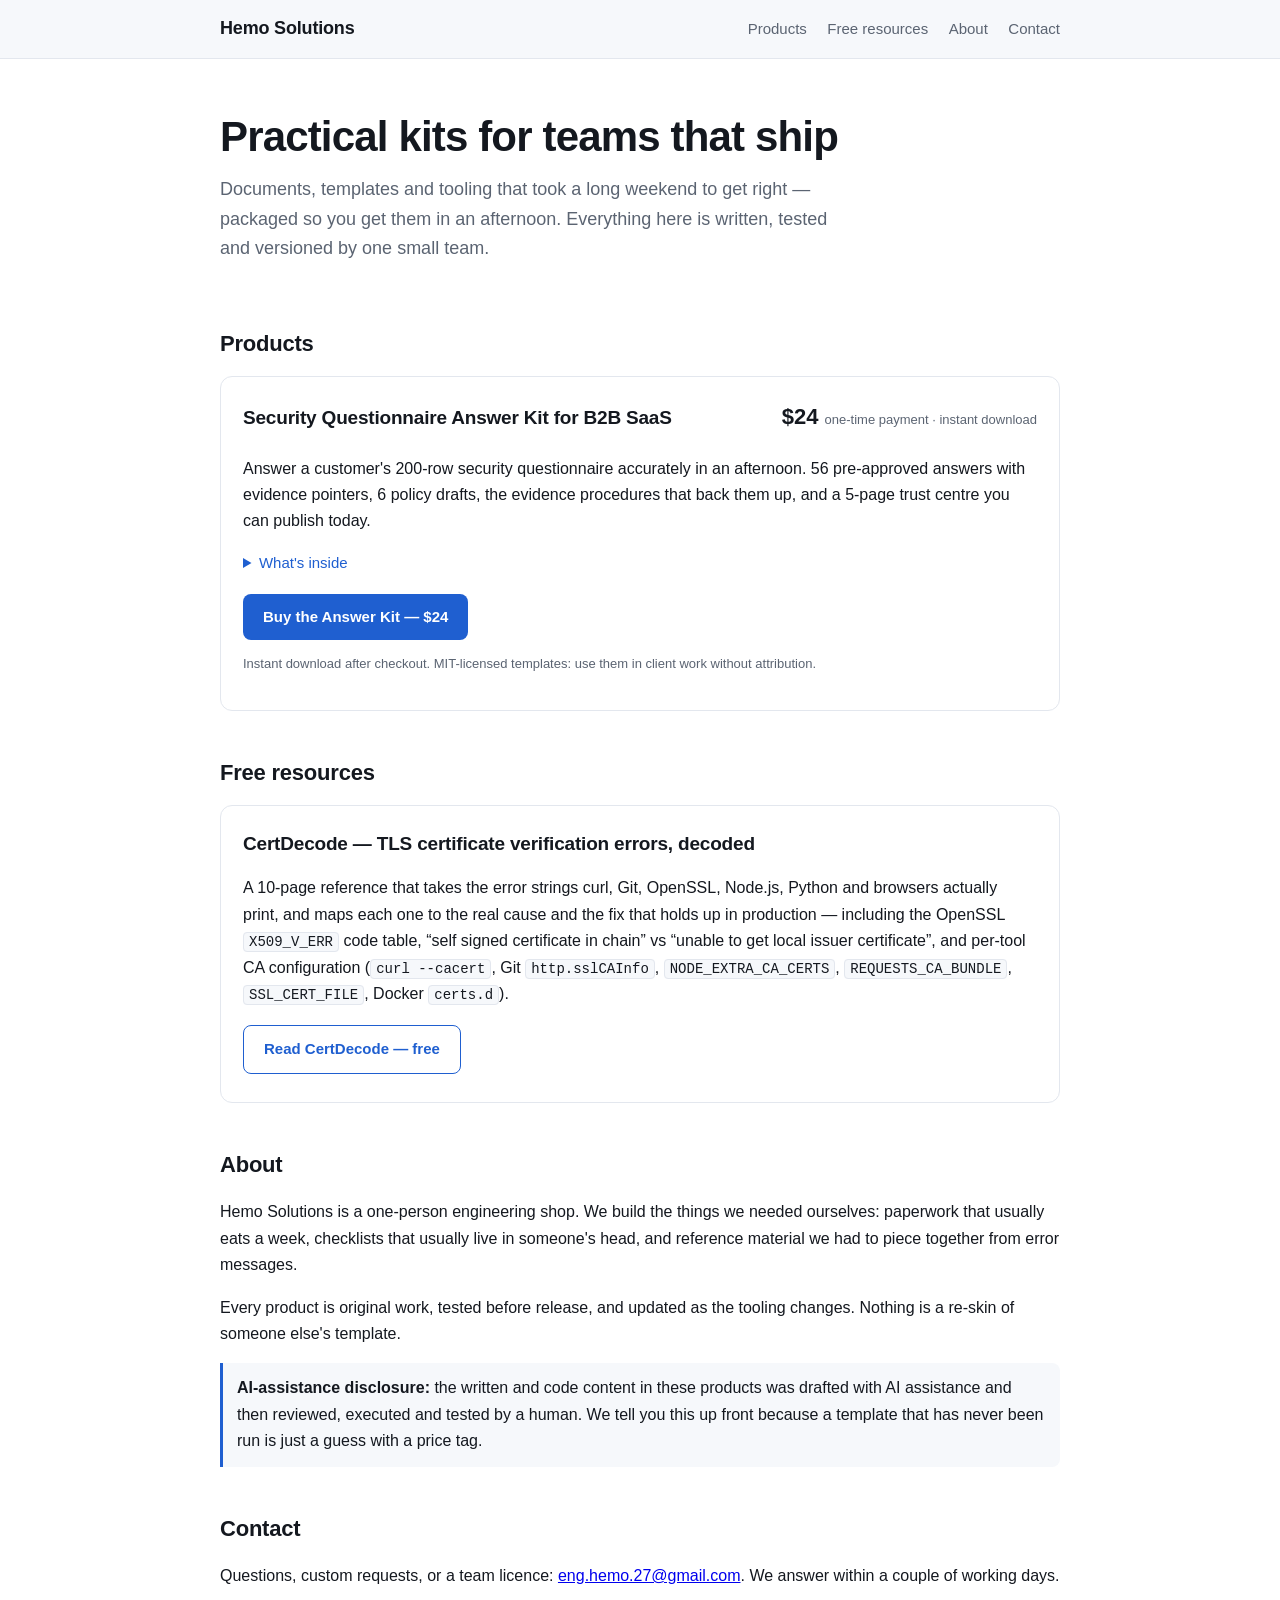
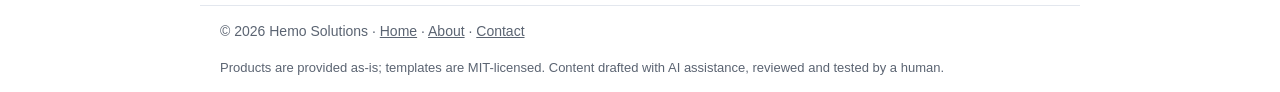
==== index.html @ 5700a0b9 "Publish Hemo Solutions storefront" ====
<!doctype html>
<html lang="en">
<head>
<meta charset="utf-8">
<meta name="viewport" content="width=device-width, initial-scale=1">
<title>Hemo Solutions — practical kits for teams that ship</title>
<meta name="description" content="Ready-to-use security, DevOps and engineering kits built and tested by one small team. Buy once, use forever.">
<link rel="stylesheet" href="styles.css">
</head>
<body>
<header>
  <div class="wrap">
    <a class="brand" href="index.html">Hemo&nbsp;Solutions</a>
    <nav>
      <a href="#products">Products</a>
      <a href="#free">Free resources</a>
      <a href="#about">About</a>
      <a href="#contact">Contact</a>
    </nav>
  </div>
</header>

<main class="wrap">
  <section class="hero">
    <h1>Practical kits for teams that ship</h1>
    <p class="lede">Documents, templates and tooling that took a long weekend to get right — packaged
    so you get them in an afternoon. Everything here is written, tested and versioned by one small team.</p>
  </section>

  <section id="products">
    <h2>Products</h2>

    <article class="card">
      <div class="card-head">
        <h3>Security Questionnaire Answer Kit for B2B SaaS</h3>
        <p class="price">$24 <span class="note">one-time payment · instant download</span></p>
      </div>
      <p>Answer a customer's 200-row security questionnaire accurately in an afternoon. 56
      pre-approved answers with evidence pointers, 6 policy drafts, the evidence procedures that back
      them up, and a 5-page trust centre you can publish today.</p>
      <details>
        <summary>What's inside</summary>
        <ul>
          <li><strong>56 pre-written answers</strong> across 12 domains — governance, access control,
          data protection, encryption, vulnerability management, logging &amp; monitoring, change
          management, incident response, availability &amp; continuity, vendor risk, personnel,
          physical security. Every entry carries the evidence to attach, what to say when the honest
          answer is “not yet”, and which rows to escalate instead of answering.</li>
          <li><strong>6 policy drafts</strong> — access control, change management, vendor assessment,
          incident response, data protection, availability.</li>
          <li><strong>Evidence procedures + logs</strong> — access-review log, change-management
          procedure, vendor register and assessment template (CSV).</li>
          <li><strong>3 checklists</strong> — questionnaire triage, pre-audit readiness, quarterly
          operations.</li>
          <li><strong>5-page trust centre</strong> you can publish as a static site.</li>
          <li><strong>GitHub Actions workflow</strong> that exports evidence from your repo on a
          schedule.</li>
        </ul>
      </details>
      <p class="cta">
        <a class="btn" href="https://hemosolutions.lemonsqueezy.com" rel="noopener">Buy the Answer Kit — $24</a>
      </p>
      <p class="fine">Instant download after checkout. MIT-licensed templates: use them in client work
      without attribution.</p>
    </article>
  </section>

  <section id="free">
    <h2>Free resources</h2>
    <article class="card">
      <h3>CertDecode — TLS certificate verification errors, decoded</h3>
      <p>A 10-page reference that takes the error strings curl, Git, OpenSSL, Node.js, Python and
      browsers actually print, and maps each one to the real cause and the fix that holds up in
      production — including the OpenSSL <code>X509_V_ERR</code> code table, “self signed certificate
      in chain” vs “unable to get local issuer certificate”, and per-tool CA configuration
      (<code>curl --cacert</code>, Git <code>http.sslCAInfo</code>, <code>NODE_EXTRA_CA_CERTS</code>,
      <code>REQUESTS_CA_BUNDLE</code>, <code>SSL_CERT_FILE</code>, Docker <code>certs.d</code>).</p>
      <p class="cta"><a class="btn ghost" href="https://hemoeshock.github.io/hemosolutions/certdecode/"
        rel="noopener">Read CertDecode — free</a></p>
    </article>
  </section>

  <section id="about">
    <h2>About</h2>
    <p>Hemo Solutions is a one-person engineering shop. We build the things we needed ourselves:
    paperwork that usually eats a week, checklists that usually live in someone's head, and
    reference material we had to piece together from error messages.</p>
    <p>Every product is original work, tested before release, and updated as the tooling changes.
    Nothing is a re-skin of someone else's template.</p>
    <p class="disclosure"><strong>AI-assistance disclosure:</strong> the written and code content in
    these products was drafted with AI assistance and then reviewed, executed and tested by a human.
    We tell you this up front because a template that has never been run is just a guess with a
    price tag.</p>
  </section>

  <section id="contact">
    <h2>Contact</h2>
    <p>Questions, custom requests, or a team licence: <a href="mailto:eng.hemo.27@gmail.com">eng.hemo.27@gmail.com</a>.
    We answer within a couple of working days.</p>
  </section>
</main>

<footer class="wrap">
  <p>© 2026 Hemo Solutions · <a href="index.html">Home</a> · <a href="#about">About</a> ·
  <a href="#contact">Contact</a></p>
  <p class="fine">Products are provided as-is; templates are MIT-licensed. Content drafted with AI
  assistance, reviewed and tested by a human.</p>
</footer>
</body>
</html>
---- styles.css ----
:root {
  --ink: #14181f;
  --muted: #5b6472;
  --line: #e3e7ee;
  --bg: #ffffff;
  --soft: #f6f8fb;
  --accent: #1f5fd0;
  --accent-ink: #ffffff;
}
* { box-sizing: border-box; }
body {
  margin: 0;
  font: 16px/1.65 -apple-system, BlinkMacSystemFont, "Segoe UI", Roboto, Helvetica, Arial, sans-serif;
  color: var(--ink);
  background: var(--bg);
}
.wrap { max-width: 880px; margin: 0 auto; padding: 0 20px; }
header { border-bottom: 1px solid var(--line); background: var(--soft); }
header .wrap { display: flex; align-items: center; justify-content: space-between; padding-top: 14px; padding-bottom: 14px; flex-wrap: wrap; gap: 10px; }
.brand { font-weight: 700; font-size: 18px; text-decoration: none; color: var(--ink); letter-spacing: -0.01em; }
nav a { margin-left: 16px; color: var(--muted); text-decoration: none; font-size: 15px; }
nav a:hover { color: var(--accent); }
.hero { padding: 54px 0 18px; }
h1 { font-size: clamp(30px, 5vw, 42px); line-height: 1.15; letter-spacing: -0.02em; margin: 0 0 14px; }
.lede { font-size: 18px; color: var(--muted); max-width: 62ch; margin: 0; }
h2 { font-size: 22px; margin: 44px 0 14px; letter-spacing: -0.01em; }
h3 { font-size: 19px; margin: 0 0 6px; letter-spacing: -0.01em; }
.card { border: 1px solid var(--line); border-radius: 12px; padding: 22px; margin: 0 0 18px; background: var(--bg); }
.card-head { display: flex; flex-wrap: wrap; align-items: baseline; justify-content: space-between; gap: 8px; }
.price { font-size: 22px; font-weight: 700; margin: 0; white-space: nowrap; }
.note { font-size: 13px; font-weight: 400; color: var(--muted); }
details { margin: 12px 0 4px; }
summary { cursor: pointer; color: var(--accent); font-size: 15px; }
details ul { padding-left: 20px; }
details li { margin: 6px 0; }
code { background: var(--soft); border: 1px solid var(--line); border-radius: 4px; padding: 1px 5px; font-size: 14px; }
.cta { margin: 18px 0 6px; }
.btn { display: inline-block; background: var(--accent); color: var(--accent-ink); text-decoration: none;
  padding: 11px 20px; border-radius: 8px; font-weight: 600; font-size: 15px; }
.btn:hover { filter: brightness(1.07); }
.btn.ghost { background: transparent; color: var(--accent); border: 1px solid var(--accent); }
.fine { font-size: 13px; color: var(--muted); }
.disclosure { background: var(--soft); border-left: 3px solid var(--accent); padding: 12px 14px; border-radius: 0 8px 8px 0; }
footer { border-top: 1px solid var(--line); margin-top: 50px; padding: 22px 0 40px; color: var(--muted); font-size: 14px; }
footer a { color: var(--muted); }
@media (max-width: 560px) { nav a { margin-left: 10px; } .card-head { flex-direction: column; } }
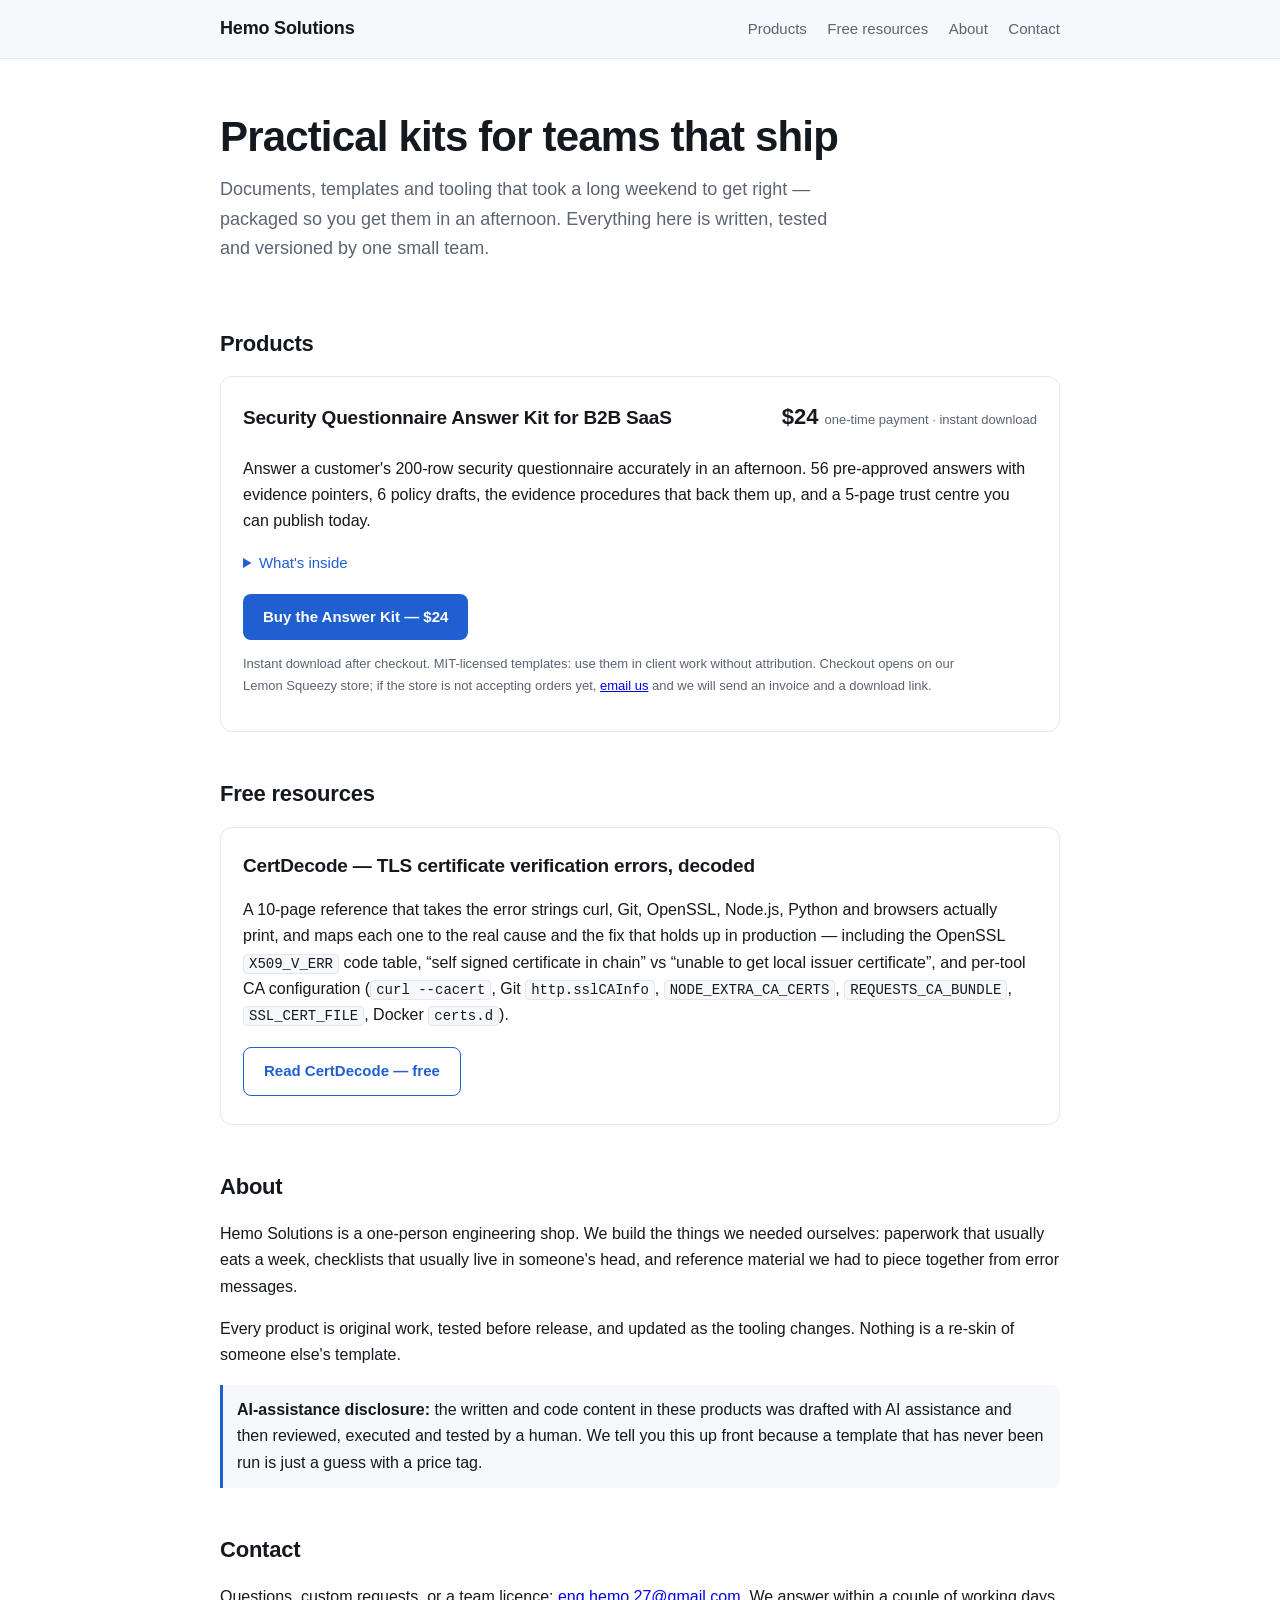
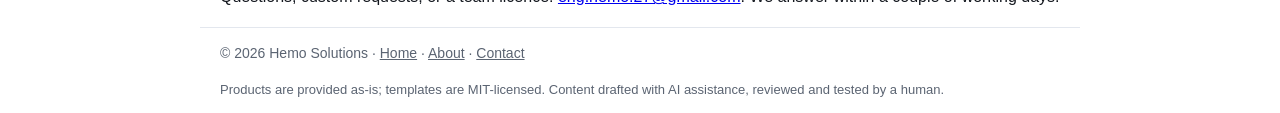
==== commit 9f443315: "Fix canonical URLs, drop internal runbook, update sitemaps" ====
--- a/index.html
+++ b/index.html
@@ -61,7 +61,9 @@
         <a class="btn" href="https://hemosolutions.lemonsqueezy.com" rel="noopener">Buy the Answer Kit — $24</a>
       </p>
       <p class="fine">Instant download after checkout. MIT-licensed templates: use them in client work
-      without attribution.</p>
+      without attribution. Checkout opens on our Lemon&nbsp;Squeezy store; if the store is not
+      accepting orders yet, <a href="mailto:eng.hemo.27@gmail.com">email us</a> and we will send an
+      invoice and a download link.</p>
     </article>
   </section>
 
